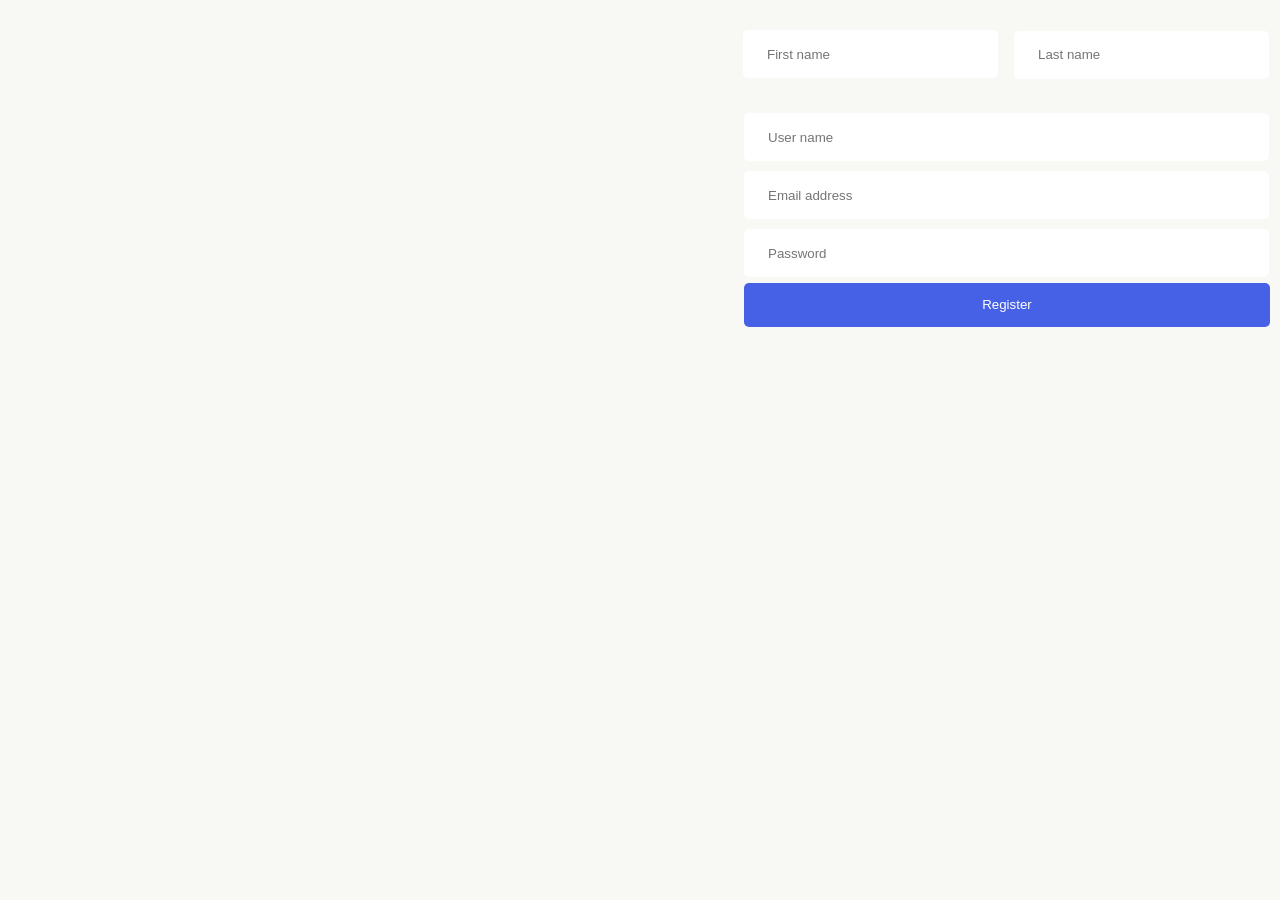
==== pages/login.html @ 163038bd "mana" ====
<!DOCTYPE html>
<html lang="en">
<head>
    <meta charset="UTF-8">
    <meta name="viewport" content="width=device-width, initial-scale=1.0">
    <link rel="stylesheet" href="login.css">
    <title>Document</title>
</head>
<body>
    <div class="container">
        <div class="login">
            <img src="/img/login.png" alt="">
            <h2>Get started absolutely free. </h2>
            <p>Free forever. No credit card needed.</p>
        </div>

        <div class="login2">
            <input type="" placeholder="First name" class="login2-inp1">
        </div>
        <div class="login2-inp2">
            <input type="" placeholder="Last name" class="login2-inp2">
        </div>
        <div class="login3">
            <input type="" placeholder="User name" class="login3">
            <input type="text" placeholder="Email address" class="login3">
             <input type="password" placeholder="Password" class="login3">
             <button class="eye"><img src="/img/IconButton.png" alt=""></button>
             <button class="btn1" type="submit">Register</button>
        </div>
    </div>
</body>
</html>
---- pages/login.css ----
* {
    margin: 0 auto;
    padding: 0;
    box-sizing: border-box;
}


body {
    font-family: Arial, Helvetica, sans-serif;
    color: #10233f;
    margin: 0 auto;
    background-color: #F8F8F5
}

.container {
  max-width: 1200px; 
  margin: 0 auto;    
  width: 100%;
}

.login h2{
    color: #3A4374;
    margin-left: 700px;
    margin-top: -700px;
    font-weight: 700;
    font-size: 24px;
    line-height: 100%;
    letter-spacing: -0.33px;

}

.login p{
    color: #647196;
     margin-left: 703px;
     margin-top: 10px;
     font-weight: 400;
     font-size: 15px;
     line-height: 100%;
     letter-spacing: 0px;

}

.login2 input{
    margin-left: 703px;
    margin-top: 30px;
    border: none;
    width: 255px;
    height: 48px;
    border-radius: 5px;
    opacity: 1;
}

.login2-inp1{
    padding-left: 24px;
}


.login2-inp2{    
    padding-left: 24px;
    margin-left: 475px;
    margin-top: -33px;
    border: none;
    width: 255px;
    height: 48px;
    border-radius: 5px;
    opacity: 1;
}

.login3{
   padding-left: 24px;
   margin-left: 340px;
   width: 525px;
   margin-top: 10px;
   height: 48px;
   border: none;
   border-radius: 5px;
   opacity: 1;
}

.eye{
    position: relative;
    top: -44px;
    left: 827px;
    background-color: white;
    border: none
}

.btn1{
    margin-left: 340px;
    width: 526px;
    height: 44px;
    opacity: 1;
    background-color: #4661E6;
    border: none;
    border-radius: 5px;
    margin-top: -50px;
    color: white;
    cursor: pointer;

}
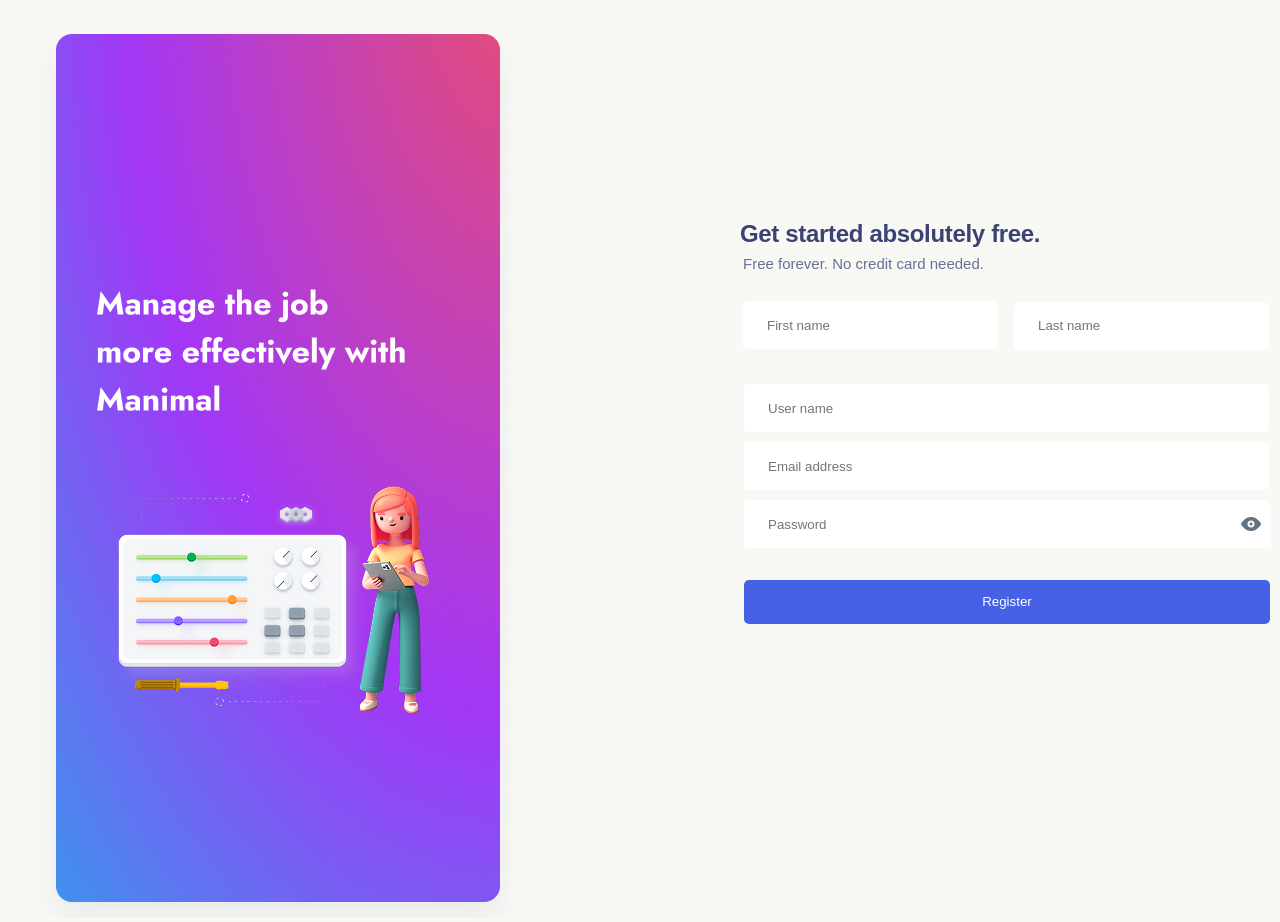
==== commit 189f0777: "login full" ====
--- a/pages/login.html
+++ b/pages/login.html
@@ -8,8 +8,12 @@
 </head>
 <body>
     <div class="container">
+        <ul class="hero-item3">
+                          <p class="hero-startede">Already have an account? </p>
+                          <a class="hero-startedee"href="./index.html">Login</a>
+                        </ul>
         <div class="login">
-            <img src="/img/login.png" alt="">
+            <img src="./img/login.png" alt="">
             <h2>Get started absolutely free. </h2>
             <p>Free forever. No credit card needed.</p>
         </div>
@@ -24,7 +28,7 @@
             <input type="" placeholder="User name" class="login3">
             <input type="text" placeholder="Email address" class="login3">
              <input type="password" placeholder="Password" class="login3">
-             <button class="eye"><img src="/img/IconButton.png" alt=""></button>
+             <button class="eye"><img src="./img/IconButton.png" alt=""></button>
              <button class="btn1" type="submit">Register</button>
         </div>
     </div>
--- a/pages/login.css
+++ b/pages/login.css
@@ -98,3 +98,37 @@
     cursor: pointer;
 
 }
+
+
+.hero-startede{
+    
+    font-family: Jost;
+font-weight: 500;
+font-size: 14px;
+line-height: 22px;
+letter-spacing: 0px;
+text-align: right;
+color: #3A4374;
+}
+
+
+
+.hero-startedee{
+   
+    font-family: Jost;
+font-weight: 500;
+font-size: 14px;
+line-height: 22px;
+letter-spacing: 0px;
+text-align: right;
+color: #1c37d3;
+}
+
+.hero-item3{
+    position: relative;
+    left: 467px;
+    top: -287px;
+    display: flex;
+    align-items: center;
+    
+}
